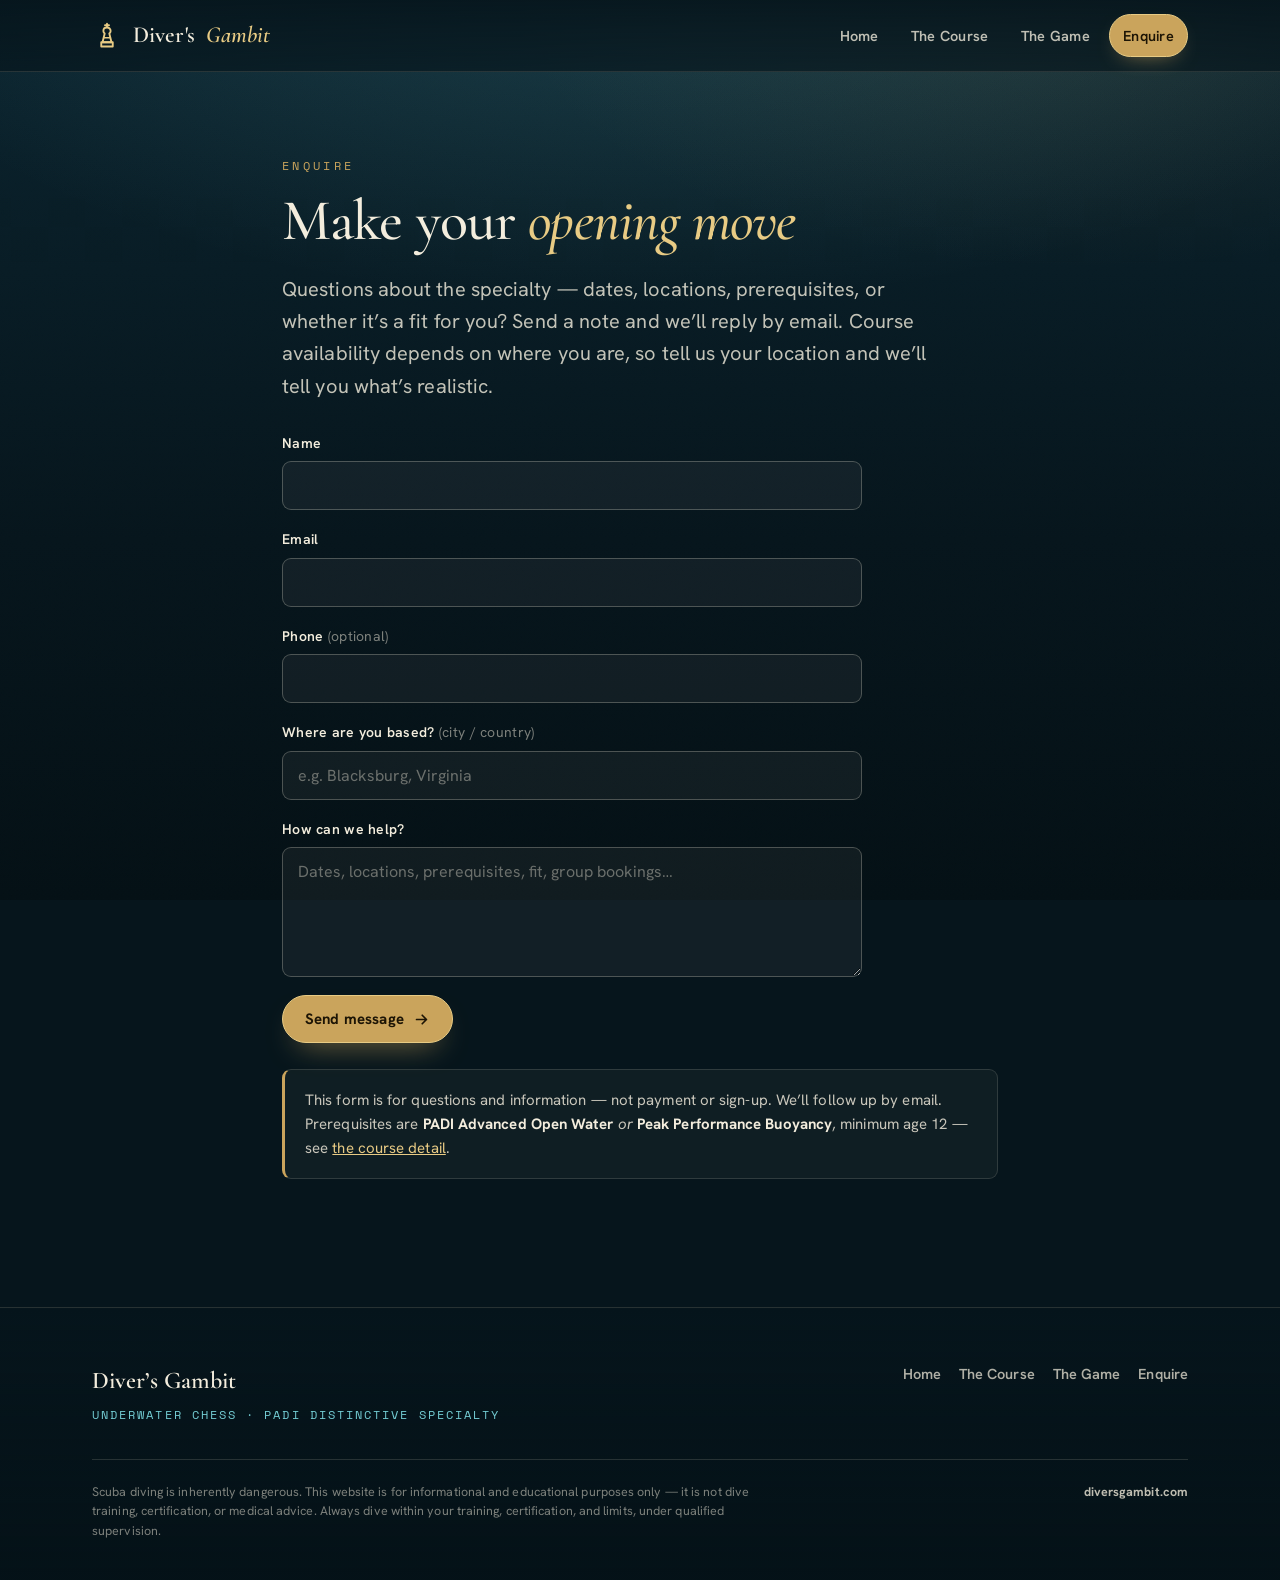
==== contact.html @ f21eefe0 "Initial site" ====
<!DOCTYPE html>
<html lang="en">
<head>
<meta charset="UTF-8">
<meta name="viewport" content="width=device-width, initial-scale=1.0">
<title>Enquire — Diver's Gambit Specialty</title>
<meta name="description" content="Questions about the Diver's Gambit specialty — dates, locations, prerequisites, or whether it's a fit? Get in touch.">
<meta name="theme-color" content="#06151c">
<link rel="preconnect" href="https://fonts.googleapis.com">
<link rel="preconnect" href="https://fonts.gstatic.com" crossorigin>
<link href="https://fonts.googleapis.com/css2?family=Cormorant+Garamond:ital,wght@0,500;0,600;0,700;1,500;1,600&family=Hanken+Grotesk:wght@400;500;600;700;800&family=Space+Mono:wght@400;700&display=swap" rel="stylesheet">
<link rel="stylesheet" href="styles.css">
</head>
<body class="page">
<div class="grain" aria-hidden="true"></div>

<header class="site-nav">
  <div class="wrap">
    <a class="logo" href="index.html">
      <svg class="mark" viewBox="0 0 24 24" fill="none" stroke="currentColor" stroke-width="1.5" stroke-linecap="round" stroke-linejoin="round" aria-hidden="true">
        <path d="M12 2.2v2.4M10.4 3.4h3.2"/>
        <path d="M12 5.2c-1.7 0-2.9 1.2-2.9 2.7 0 .9.45 1.6 1.05 2.1L8.4 17h7.2l-1.75-7c.6-.5 1.05-1.2 1.05-2.1 0-1.5-1.2-2.7-2.9-2.7Z"/>
        <path d="M7.4 17h9.2v3.4H7.4z"/>
        <path d="M9.6 13.4h4.8" stroke-width="1.1"/>
      </svg>
      Diver's <b>Gambit</b>
    </a>
    <nav>
      <a href="index.html">Home</a>
      <a href="course.html">The Course</a>
      <a href="rules.html">The Game</a>
      <a href="contact.html" class="cta active">Enquire</a>
    </nav>
  </div>
</header>

<section class="band" style="padding-top:clamp(48px,8vw,84px)">
  <div class="wrap narrow">
    <div class="sec-head reveal d1">
      <span class="sec-tag">Enquire</span>
      <h2 class="sec">Make your <em>opening move</em></h2>
      <p class="sec-lede">Questions about the specialty &mdash; dates, locations, prerequisites, or whether it&rsquo;s a fit for you? Send a note and we&rsquo;ll reply by email. Course availability depends on where you are, so tell us your location and we&rsquo;ll tell you what&rsquo;s realistic.</p>
    </div>

    <!-- Netlify Forms: detected at deploy; submissions land in your Netlify
         dashboard. The destination email is set in Netlify settings, never in
         this page's source. The honeypot field guards against bots. -->
    <form name="contact" method="POST" action="/thanks.html" data-netlify="true" data-netlify-honeypot="bot-field" class="form reveal d2">
      <input type="hidden" name="form-name" value="contact">
      <p class="hp"><label>Don&rsquo;t fill this out: <input name="bot-field"></label></p>

      <div class="frow">
        <label for="f-name">Name</label>
        <input id="f-name" name="name" type="text" autocomplete="name" required>
      </div>
      <div class="frow">
        <label for="f-email">Email</label>
        <input id="f-email" name="email" type="email" autocomplete="email" required>
      </div>
      <div class="frow">
        <label for="f-phone">Phone <span class="opt">(optional)</span></label>
        <input id="f-phone" name="phone" type="tel" autocomplete="tel">
      </div>
      <div class="frow">
        <label for="f-loc">Where are you based? <span class="opt">(city / country)</span></label>
        <input id="f-loc" name="location" type="text" autocomplete="address-level2" placeholder="e.g. Blacksburg, Virginia">
      </div>
      <div class="frow">
        <label for="f-msg">How can we help?</label>
        <textarea id="f-msg" name="message" placeholder="Dates, locations, prerequisites, fit, group bookings&hellip;" required></textarea>
      </div>

      <button class="btn btn-primary" type="submit">Send message
        <svg viewBox="0 0 24 24" fill="none" stroke="currentColor" stroke-width="2.4"><path d="M5 12h14M13 6l6 6-6 6" stroke-linecap="round" stroke-linejoin="round"/></svg>
      </button>
    </form>

    <div class="note reveal d3" style="margin-top:26px">This form is for questions and information &mdash; not payment or sign-up. We&rsquo;ll follow up by email. Prerequisites are <b>PADI Advanced Open Water</b> <i>or</i> <b>Peak Performance Buoyancy</b>, minimum age 12 &mdash; see <a href="course.html" style="color:var(--brass-bright)">the course detail</a>.</div>
  </div>
</section>

<footer class="site">
  <div class="wrap">
    <div class="ft-top">
      <div class="ft-brand">Diver&rsquo;s Gambit<span>Underwater Chess · PADI Distinctive Specialty</span></div>
      <nav>
        <a href="index.html">Home</a><a href="course.html">The Course</a><a href="rules.html">The Game</a><a href="contact.html">Enquire</a>
      </nav>
    </div>
    <div class="ft-base">
      <span class="disclaimer">Scuba diving is inherently dangerous. This website is for informational and educational purposes only &mdash; it is not dive training, certification, or medical advice. Always dive within your training, certification, and limits, under qualified supervision.</span>
      <span><b>diversgambit.com</b></span>
    </div>
  </div>
</footer>

</body>
</html>
---- styles.css ----
/* =========================================================================
   Diver's Gambit — shared stylesheet
   Aesthetic: abyssal teal ground, brass accent, ivory board-light panels.
   Type: Cormorant (display serif) / Hanken Grotesk (body) / Space Mono (data).
   Mobile-first. CSS-only motion. No build step.
   ========================================================================= */

:root{
  /* --- water --- */
  --abyss:#06151c;
  --deep:#0a232e;
  --deep-2:#0e2f3d;
  --current:#13495a;
  --shoal:#1c6171;

  /* --- light --- */
  --ivory:#f3eddd;
  --ivory-2:#e7dcc4;
  --ink:#08161c;
  --ink-soft:#39515b;

  /* --- accents --- */
  --brass:#caa45c;
  --brass-bright:#e8cb84;
  --brass-deep:#9d7d3f;
  --aqua:#74cdd4;

  /* --- derived --- */
  --line:rgba(243,237,221,.14);
  --line-strong:rgba(243,237,221,.26);
  --paper-line:rgba(8,22,28,.12);
  --glow:rgba(116,205,212,.16);

  --maxw:1140px;
  --rad:14px;
  --rad-sm:9px;

  --shadow-1:0 1px 0 rgba(255,255,255,.04) inset, 0 18px 40px -22px rgba(0,0,0,.7);
  --shadow-2:0 30px 70px -32px rgba(0,0,0,.85);

  --serif:"Cormorant Garamond",Georgia,serif;
  --sans:"Hanken Grotesk",-apple-system,BlinkMacSystemFont,"Segoe UI",sans-serif;
  --mono:"Space Mono","SFMono-Regular",ui-monospace,monospace;

  --ease:cubic-bezier(.22,.61,.36,1);
}

*,*::before,*::after{box-sizing:border-box}
html{-webkit-text-size-adjust:100%}
body{
  margin:0;
  font-family:var(--sans);
  color:var(--ivory);
  background:var(--abyss);
  line-height:1.6;
  font-size:17px;
  letter-spacing:.005em;
  -webkit-font-smoothing:antialiased;
  text-rendering:optimizeLegibility;
  overflow-x:hidden;
}

/* ---- ambient water background, fixed behind everything ---- */
body::before{
  content:"";
  position:fixed; inset:0; z-index:-2;
  background:
    radial-gradient(120% 80% at 50% -10%, rgba(116,205,212,.18), transparent 55%),
    radial-gradient(90% 60% at 85% 0%, rgba(202,164,92,.10), transparent 50%),
    linear-gradient(180deg, var(--deep) 0%, var(--abyss) 60%, #041015 100%);
}
/* faint checkerboard + caustic shimmer */
body::after{
  content:"";
  position:fixed; inset:-20% -10% auto -10%; height:120%; z-index:-1;
  pointer-events:none;
  background-image:
    repeating-conic-gradient(rgba(243,237,221,.025) 0% 25%, transparent 0% 50%);
  background-size:74px 74px;
  background-position:center top;
  -webkit-mask-image:linear-gradient(180deg, rgba(0,0,0,.6), transparent 70%);
          mask-image:linear-gradient(180deg, rgba(0,0,0,.6), transparent 70%);
  opacity:.7;
}

/* grain overlay */
.grain{
  position:fixed; inset:0; z-index:0; pointer-events:none; opacity:.05;
  mix-blend-mode:overlay;
  background-image:url("data:image/svg+xml,%3Csvg xmlns='http://www.w3.org/2000/svg' width='160' height='160'%3E%3Cfilter id='n'%3E%3CfeTurbulence type='fractalNoise' baseFrequency='.85' numOctaves='2' stitchTiles='stitch'/%3E%3C/filter%3E%3Crect width='100%25' height='100%25' filter='url(%23n)'/%3E%3C/svg%3E");
}

img{max-width:100%;display:block}
a{color:inherit}
h1,h2,h3,h4{margin:0;font-weight:600;line-height:1.05;letter-spacing:-.01em}
p{margin:0}

.wrap{width:100%;max-width:var(--maxw);margin-inline:auto;padding-inline:22px;position:relative;z-index:1}
.narrow{max-width:760px}

/* ===================== NAV ===================== */
.site-nav{position:sticky;top:0;z-index:40;
  background:linear-gradient(180deg, rgba(6,21,28,.92), rgba(6,21,28,.66));
  backdrop-filter:blur(10px);
  border-bottom:1px solid var(--line);
}
.site-nav .wrap{display:flex;align-items:center;justify-content:space-between;gap:18px;
  padding-top:14px;padding-bottom:14px}
.logo{display:inline-flex;align-items:center;gap:11px;text-decoration:none;
  font-family:var(--serif);font-size:23px;font-weight:600;letter-spacing:.005em;color:var(--ivory)}
.logo .mark{width:30px;height:30px;flex:0 0 auto;color:var(--brass-bright)}
.logo b{font-style:italic;color:var(--brass-bright);font-weight:600}
.site-nav nav{display:flex;align-items:center;gap:6px;flex-wrap:wrap}
.site-nav nav a{font-family:var(--sans);font-size:14.5px;font-weight:600;letter-spacing:.02em;
  text-decoration:none;color:var(--ivory);opacity:.78;padding:9px 13px;border-radius:99px;
  transition:opacity .2s, background .2s, color .2s}
.site-nav nav a:hover{opacity:1;background:rgba(243,237,221,.06)}
.site-nav nav a.active{opacity:1;color:var(--brass-bright)}
.site-nav nav a.cta{background:var(--brass);color:#1c1405;opacity:1;
  border:1px solid var(--brass-bright);box-shadow:0 8px 22px -12px rgba(202,164,92,.8)}
.site-nav nav a.cta:hover{background:var(--brass-bright)}

/* ===================== BUTTONS ===================== */
.btn{display:inline-flex;align-items:center;gap:9px;cursor:pointer;
  font-family:var(--sans);font-weight:700;font-size:15px;letter-spacing:.01em;
  padding:13px 22px;border-radius:99px;text-decoration:none;border:1px solid transparent;
  transition:transform .18s var(--ease), background .2s, box-shadow .2s, border-color .2s}
.btn svg{width:17px;height:17px}
.btn-primary{background:var(--brass);color:#1c1405;border-color:var(--brass-bright);
  box-shadow:0 14px 30px -16px rgba(202,164,92,.85)}
.btn-primary:hover{background:var(--brass-bright);transform:translateY(-2px)}
.btn-ghost{background:transparent;color:var(--ivory);border-color:var(--line-strong)}
.btn-ghost:hover{border-color:var(--brass);color:var(--brass-bright);transform:translateY(-2px)}

/* ===================== HERO ===================== */
.hero{position:relative;padding:clamp(58px,11vw,128px) 0 clamp(50px,8vw,96px);overflow:hidden}
.hero .wrap{max-width:1000px}
.eyebrow{font-family:var(--mono);font-size:12.5px;letter-spacing:.32em;text-transform:uppercase;
  color:var(--aqua);display:inline-flex;align-items:center;gap:10px}
.eyebrow::before{content:"";width:26px;height:1px;background:var(--aqua);opacity:.6}

.hero h1{font-family:var(--serif);font-weight:600;
  font-size:clamp(56px,15vw,150px);line-height:.92;margin:.28em 0 0;letter-spacing:-.02em}
.hero h1 em{font-style:italic;color:var(--brass-bright);
  background:linear-gradient(180deg,var(--brass-bright),var(--brass));-webkit-background-clip:text;background-clip:text;-webkit-text-fill-color:transparent}
.hero .lede{font-size:clamp(18px,2.4vw,23px);line-height:1.5;max-width:620px;margin-top:26px;
  color:rgba(243,237,221,.86);font-weight:400}
.hero .lede b{color:var(--ivory);font-weight:600}

.hero-cta{display:flex;flex-wrap:wrap;gap:13px;margin-top:34px}

/* drifting king motif */
.king{position:absolute;right:clamp(-30px,2vw,60px);top:clamp(40px,7vw,70px);
  font-size:clamp(150px,30vw,360px);line-height:1;color:var(--brass);
  opacity:.16;pointer-events:none;user-select:none;
  text-shadow:0 0 60px rgba(202,164,92,.5);
  animation:drift 11s ease-in-out infinite}
@keyframes drift{0%,100%{transform:translateY(0) rotate(-2deg)}50%{transform:translateY(-18px) rotate(1.5deg)}}

/* fact rail */
.facts{display:flex;flex-wrap:wrap;gap:0;margin-top:46px;border-top:1px solid var(--line);
  border-bottom:1px solid var(--line)}
.facts .f{flex:1 1 150px;padding:18px 20px 18px 0;border-right:1px solid var(--line)}
.facts .f:last-child{border-right:0}
.facts .k{font-family:var(--mono);font-size:11.5px;letter-spacing:.18em;text-transform:uppercase;color:var(--aqua);opacity:.85}
.facts .v{font-family:var(--serif);font-size:clamp(22px,3vw,30px);font-weight:600;margin-top:5px;color:var(--ivory)}
.facts .v small{font-family:var(--sans);font-size:13px;font-weight:500;color:var(--ink-soft);color:rgba(243,237,221,.55);letter-spacing:0}

/* ===================== SECTIONS ===================== */
.band{padding:clamp(56px,9vw,108px) 0;position:relative}
.band.tint{background:linear-gradient(180deg, rgba(14,47,61,.55), rgba(10,35,46,.2))}
.band.board{background:
    repeating-conic-gradient(rgba(243,237,221,.018) 0% 25%, transparent 0% 50%) center/74px 74px,
    linear-gradient(180deg, rgba(14,47,61,.4), transparent)}

.sec-head{max-width:680px}
.sec-tag{font-family:var(--mono);font-size:12px;letter-spacing:.28em;text-transform:uppercase;color:var(--brass);display:block;margin-bottom:16px}
.sec{font-family:var(--serif);font-weight:500;font-size:clamp(32px,5.4vw,58px);line-height:1.02;letter-spacing:-.015em}
.sec em{font-style:italic;color:var(--brass-bright)}
.sec-lede{font-size:clamp(17px,2vw,20px);line-height:1.62;color:rgba(243,237,221,.8);margin-top:22px;max-width:660px}
.sec-lede b{color:var(--ivory);font-weight:600}

.lead-quote{font-family:var(--serif);font-style:italic;font-weight:500;
  font-size:clamp(24px,3.6vw,40px);line-height:1.24;color:var(--ivory);max-width:840px;letter-spacing:-.01em}
.lead-quote span{color:var(--brass-bright)}

/* ===================== CARDS / GRID ===================== */
.grid{display:grid;gap:20px;margin-top:46px}
.g2{grid-template-columns:repeat(2,1fr)}
.g3{grid-template-columns:repeat(3,1fr)}
.g4{grid-template-columns:repeat(4,1fr)}

.card{background:linear-gradient(180deg, rgba(243,237,221,.05), rgba(243,237,221,.02));
  border:1px solid var(--line);border-radius:var(--rad);padding:26px 24px;position:relative;
  transition:transform .25s var(--ease), border-color .25s, background .25s}
.card:hover{transform:translateY(-4px);border-color:var(--brass);
  background:linear-gradient(180deg, rgba(243,237,221,.08), rgba(243,237,221,.03))}
.card .glyph{font-size:30px;line-height:1;color:var(--brass-bright);display:block;margin-bottom:16px}
.card h3{font-family:var(--serif);font-size:25px;font-weight:600;margin-bottom:10px}
.card p{color:rgba(243,237,221,.76);font-size:15.5px;line-height:1.6}
.card .tie{font-family:var(--mono);font-size:11.5px;letter-spacing:.1em;color:var(--aqua);
  margin-top:16px;display:block;text-transform:uppercase}

/* numbered step cards */
.step{counter-increment:step}
.step .num{font-family:var(--mono);font-size:13px;color:var(--brass);letter-spacing:.1em}
.step .num::before{content:counter(step,decimal-leading-zero)}

/* ===================== ivory PANEL (for tables / standards) ===================== */
.panel{background:var(--ivory);color:var(--ink);border-radius:var(--rad);padding:clamp(24px,4vw,40px);
  box-shadow:var(--shadow-2);position:relative;overflow:hidden}
.panel::before{content:"";position:absolute;inset:0;pointer-events:none;
  background:repeating-conic-gradient(rgba(8,22,28,.025) 0% 25%, transparent 0% 50%) center/64px 64px;
  -webkit-mask-image:linear-gradient(135deg,#000,transparent 60%);mask-image:linear-gradient(135deg,#000,transparent 60%);opacity:.7}
.panel h3{font-family:var(--serif);color:var(--ink);font-size:26px;margin-bottom:6px}
.panel .sub{color:var(--ink-soft);font-size:14.5px;margin-bottom:20px}

.specs{width:100%;border-collapse:collapse;position:relative;z-index:1}
.specs tr{border-bottom:1px solid var(--paper-line)}
.specs tr:last-child{border-bottom:0}
.specs th{text-align:left;font-family:var(--sans);font-weight:600;color:var(--ink);
  padding:13px 0;font-size:15px;width:42%;vertical-align:top}
.specs td{padding:13px 0;color:var(--ink-soft);font-size:15px;vertical-align:top}
.specs td .mono,.specs td b{color:var(--ink)}
.specs .mono{font-family:var(--mono);font-size:13.5px}

/* ===================== data pills / notation ===================== */
.mono{font-family:var(--mono)}
.pill-row{display:flex;flex-wrap:wrap;gap:10px;margin-top:26px}
.pill{font-family:var(--mono);font-size:13px;letter-spacing:.04em;
  border:1px solid var(--line-strong);border-radius:99px;padding:8px 15px;color:rgba(243,237,221,.9)}
.pill b{color:var(--brass-bright)}

/* ===================== signal list ===================== */
.signals{display:grid;grid-template-columns:repeat(2,1fr);gap:14px;margin-top:34px}
.signal{display:flex;gap:16px;align-items:flex-start;padding:16px 18px;border:1px solid var(--line);
  border-radius:var(--rad-sm);background:rgba(243,237,221,.03)}
.signal .ico{font-size:26px;line-height:1.1;flex:0 0 auto;filter:saturate(.7)}
.signal .t{font-weight:700;font-size:15px}
.signal .d{color:rgba(243,237,221,.7);font-size:14px;margin-top:2px}

/* ===================== the slate board ===================== */
.board-wrap{margin-top:40px;display:flex;flex-direction:column;align-items:center;gap:14px}
.slate{width:min(440px,86vw);border-radius:10px;box-shadow:var(--shadow-2);
  border:6px solid #d9c9a3;background:#d9c9a3}
.board-note{font-family:var(--mono);font-size:12px;letter-spacing:.06em;color:rgba(243,237,221,.6);text-align:center;max-width:440px}

/* ===================== prose ===================== */
.prose h3{font-family:var(--serif);font-size:27px;font-weight:600;margin:34px 0 12px}
.prose p{color:rgba(243,237,221,.82);margin-bottom:16px;font-size:16.5px}
.prose ul{margin:0 0 18px;padding-left:0;list-style:none}
.prose li{position:relative;padding-left:26px;margin-bottom:10px;color:rgba(243,237,221,.82);font-size:16px}
.prose li::before{content:"♦";position:absolute;left:0;top:0;color:var(--brass);font-size:12px}
.prose b{color:var(--ivory)}

/* callout note */
.note{border:1px solid var(--line);border-left:3px solid var(--brass);border-radius:var(--rad-sm);
  background:rgba(243,237,221,.04);padding:18px 20px;color:rgba(243,237,221,.82);font-size:15px;margin-top:24px}
.note.warn{border-left-color:#e0735a}
.note b{color:var(--ivory)}

/* ===================== FORM ===================== */
.form{margin-top:30px;max-width:580px}
.frow{margin-bottom:18px;display:flex;flex-direction:column}
.frow label{font-size:14px;font-weight:600;letter-spacing:.02em;margin-bottom:7px;color:var(--ivory)}
.frow .opt{color:rgba(243,237,221,.5);font-weight:400}
.frow input,.frow textarea{font-family:var(--sans);font-size:16px;color:var(--ivory);
  background:rgba(243,237,221,.05);border:1px solid var(--line-strong);border-radius:var(--rad-sm);
  padding:13px 15px;transition:border-color .2s, background .2s}
.frow input::placeholder,.frow textarea::placeholder{color:rgba(243,237,221,.4)}
.frow input:focus,.frow textarea:focus{outline:none;border-color:var(--brass);background:rgba(243,237,221,.08)}
.frow textarea{min-height:130px;resize:vertical}
.hp{position:absolute;left:-9999px}

/* ===================== FOOTER ===================== */
.site{border-top:1px solid var(--line);padding:54px 0 40px;margin-top:20px;
  background:linear-gradient(180deg, transparent, rgba(4,16,21,.6))}
.ft-top{display:flex;flex-wrap:wrap;gap:24px;justify-content:space-between;align-items:flex-start}
.ft-brand{font-family:var(--serif);font-size:24px;font-weight:600;display:flex;flex-direction:column}
.ft-brand span{font-family:var(--mono);font-size:11.5px;letter-spacing:.18em;text-transform:uppercase;
  color:var(--aqua);margin-top:6px;font-weight:400}
.site nav{display:flex;flex-wrap:wrap;gap:18px}
.site nav a{text-decoration:none;color:rgba(243,237,221,.72);font-size:14.5px;font-weight:600}
.site nav a:hover{color:var(--brass-bright)}
.ft-base{margin-top:34px;padding-top:22px;border-top:1px solid var(--line);
  display:flex;flex-wrap:wrap;gap:14px;justify-content:space-between;
  font-size:12.5px;color:rgba(243,237,221,.5);line-height:1.55}
.ft-base b{color:rgba(243,237,221,.78)}
.disclaimer{max-width:680px}

/* ===================== motion-in ===================== */
.reveal{opacity:0;transform:translateY(20px);animation:rise .9s var(--ease) forwards}
.d1{animation-delay:.05s}.d2{animation-delay:.16s}.d3{animation-delay:.28s}
.d4{animation-delay:.4s}.d5{animation-delay:.52s}.d6{animation-delay:.64s}
@keyframes rise{to{opacity:1;transform:none}}

/* ===================== RESPONSIVE ===================== */
@media(max-width:880px){
  .g4{grid-template-columns:repeat(2,1fr)}
  .g3{grid-template-columns:1fr 1fr}
}
@media(max-width:620px){
  body{font-size:16px}
  .g2,.g3,.g4{grid-template-columns:1fr}
  .signals{grid-template-columns:1fr}
  .site-nav nav a{padding:8px 10px;font-size:13.5px}
  .logo{font-size:20px}
  .facts .f{flex:1 1 45%;padding-right:14px}
  .king{opacity:.1}
}

@media(prefers-reduced-motion:reduce){
  *{animation:none!important;transition:none!important}
  .reveal{opacity:1;transform:none}
}
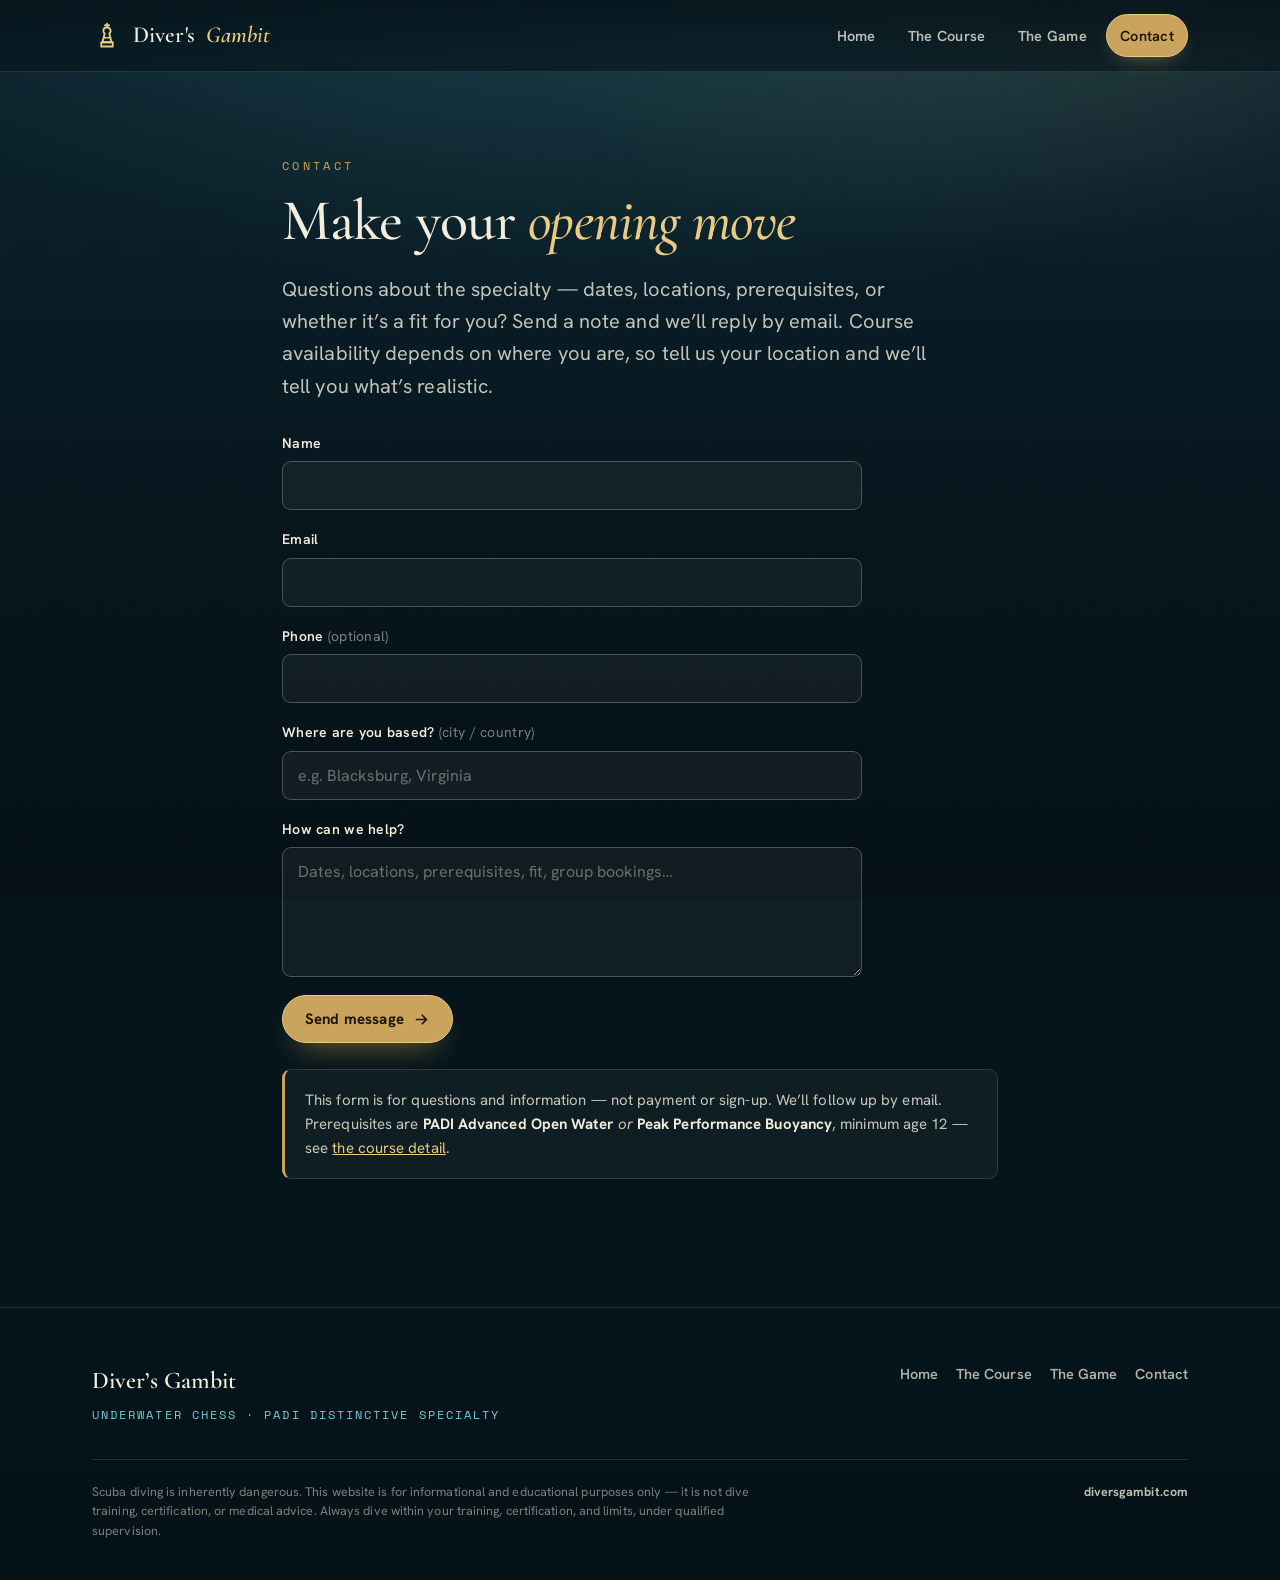
==== commit aa08035c: "Rename Enquire → Contact for cross-site label consistency Co-Authored-By: Claude Opus 4.8 (1M contex" ====
--- a/contact.html
+++ b/contact.html
@@ -3,13 +3,20 @@
 <head>
 <meta charset="UTF-8">
 <meta name="viewport" content="width=device-width, initial-scale=1.0">
-<title>Enquire — Diver's Gambit Specialty</title>
+<script>document.documentElement.classList.add('js')</script>
+<title>Contact — Diver's Gambit Specialty</title>
 <meta name="description" content="Questions about the Diver's Gambit specialty — dates, locations, prerequisites, or whether it's a fit? Get in touch.">
 <meta name="theme-color" content="#06151c">
+<link rel="icon" href="favicon.svg" type="image/svg+xml">
+<link rel="icon" href="favicon.ico" sizes="any">
+<link rel="icon" type="image/png" sizes="32x32" href="favicon-32.png">
+<link rel="icon" type="image/png" sizes="16x16" href="favicon-16.png">
+<link rel="apple-touch-icon" href="apple-touch-icon.png">
 <link rel="preconnect" href="https://fonts.googleapis.com">
 <link rel="preconnect" href="https://fonts.gstatic.com" crossorigin>
 <link href="https://fonts.googleapis.com/css2?family=Cormorant+Garamond:ital,wght@0,500;0,600;0,700;1,500;1,600&family=Hanken+Grotesk:wght@400;500;600;700;800&family=Space+Mono:wght@400;700&display=swap" rel="stylesheet">
 <link rel="stylesheet" href="styles.css">
+<script src="nav.js" defer></script>
 </head>
 <body class="page">
 <div class="grain" aria-hidden="true"></div>
@@ -25,11 +32,12 @@
       </svg>
       Diver's <b>Gambit</b>
     </a>
-    <nav>
+    <button class="nav-toggle" type="button" aria-label="Menu" aria-expanded="false" aria-controls="primary-nav"><svg viewBox="0 0 24 24" width="24" height="24" aria-hidden="true"><line x1="3" y1="6" x2="21" y2="6"/><line x1="3" y1="12" x2="21" y2="12"/><line x1="3" y1="18" x2="21" y2="18"/></svg></button>
+    <nav id="primary-nav">
       <a href="index.html">Home</a>
       <a href="course.html">The Course</a>
       <a href="rules.html">The Game</a>
-      <a href="contact.html" class="cta active">Enquire</a>
+      <a href="contact.html" class="cta active">Contact</a>
     </nav>
   </div>
 </header>
@@ -37,7 +45,7 @@
 <section class="band" style="padding-top:clamp(48px,8vw,84px)">
   <div class="wrap narrow">
     <div class="sec-head reveal d1">
-      <span class="sec-tag">Enquire</span>
+      <span class="sec-tag">Contact</span>
       <h2 class="sec">Make your <em>opening move</em></h2>
       <p class="sec-lede">Questions about the specialty &mdash; dates, locations, prerequisites, or whether it&rsquo;s a fit for you? Send a note and we&rsquo;ll reply by email. Course availability depends on where you are, so tell us your location and we&rsquo;ll tell you what&rsquo;s realistic.</p>
     </div>
@@ -84,7 +92,7 @@
     <div class="ft-top">
       <div class="ft-brand">Diver&rsquo;s Gambit<span>Underwater Chess · PADI Distinctive Specialty</span></div>
       <nav>
-        <a href="index.html">Home</a><a href="course.html">The Course</a><a href="rules.html">The Game</a><a href="contact.html">Enquire</a>
+        <a href="index.html">Home</a><a href="course.html">The Course</a><a href="rules.html">The Game</a><a href="contact.html">Contact</a>
       </nav>
     </div>
     <div class="ft-base">
--- a/styles.css
+++ b/styles.css
@@ -119,6 +119,16 @@
 .site-nav nav a.cta{background:var(--brass);color:#1c1405;opacity:1;
   border:1px solid var(--brass-bright);box-shadow:0 8px 22px -12px rgba(202,164,92,.8)}
 .site-nav nav a.cta:hover{background:var(--brass-bright)}
+/* Mobile menu button — hidden by default; only the html.js + ≤620px block below
+   reveals it, so with JS off the button never shows and the wrapped nav row stands. */
+.nav-toggle{display:none;background:none;border:0;padding:6px;margin:-6px -6px -6px 0;
+  color:var(--ivory);cursor:pointer;line-height:0;-webkit-tap-highlight-color:transparent}
+.nav-toggle svg{display:block;width:24px;height:24px}
+.nav-toggle svg line{stroke:currentColor;stroke-width:2;stroke-linecap:round;
+  transform-box:fill-box;transform-origin:center;transition:transform .25s ease, opacity .2s ease}
+.nav-toggle[aria-expanded="true"] svg line:nth-child(1){transform:translateY(6px) rotate(45deg)}
+.nav-toggle[aria-expanded="true"] svg line:nth-child(2){opacity:0}
+.nav-toggle[aria-expanded="true"] svg line:nth-child(3){transform:translateY(-6px) rotate(-45deg)}
 
 /* ===================== BUTTONS ===================== */
 .btn{display:inline-flex;align-items:center;gap:9px;cursor:pointer;
@@ -307,6 +317,27 @@
   .logo{font-size:20px}
   .facts .f{flex:1 1 45%;padding-right:14px}
   .king{opacity:.1}
+
+  /* ---- mobile nav (progressive enhancement) ----
+     Gated entirely on html.js: JS off → none of this applies, the button stays
+     hidden, and the nav falls back to the wrapped row above. JS on, ≤620px →
+     links collapse behind the hamburger into a full-width panel below the bar. */
+  html.js .nav-toggle{display:inline-flex}
+  html.js .site-nav nav{
+    display:none;
+    position:absolute;top:100%;left:0;right:0;
+    flex-direction:column;align-items:stretch;flex-wrap:nowrap;gap:0;
+    padding:6px 0;
+    background:var(--abyss);
+    border-top:1px solid var(--line);
+    border-bottom:1px solid var(--line);
+    box-shadow:0 14px 28px rgba(0,0,0,.45);
+  }
+  html.js .site-nav nav.open{display:flex}
+  html.js .site-nav nav a{padding:14px 22px;font-size:15px;border-radius:0;opacity:.9}
+  html.js .site-nav nav a+a{border-top:1px solid var(--line)}
+  html.js .site-nav nav a.cta{background:none;color:var(--brass-bright);border:0;box-shadow:none}
+  html.js .site-nav nav a.cta:hover{background:rgba(243,237,221,.06)}
 }
 
 @media(prefers-reduced-motion:reduce){
